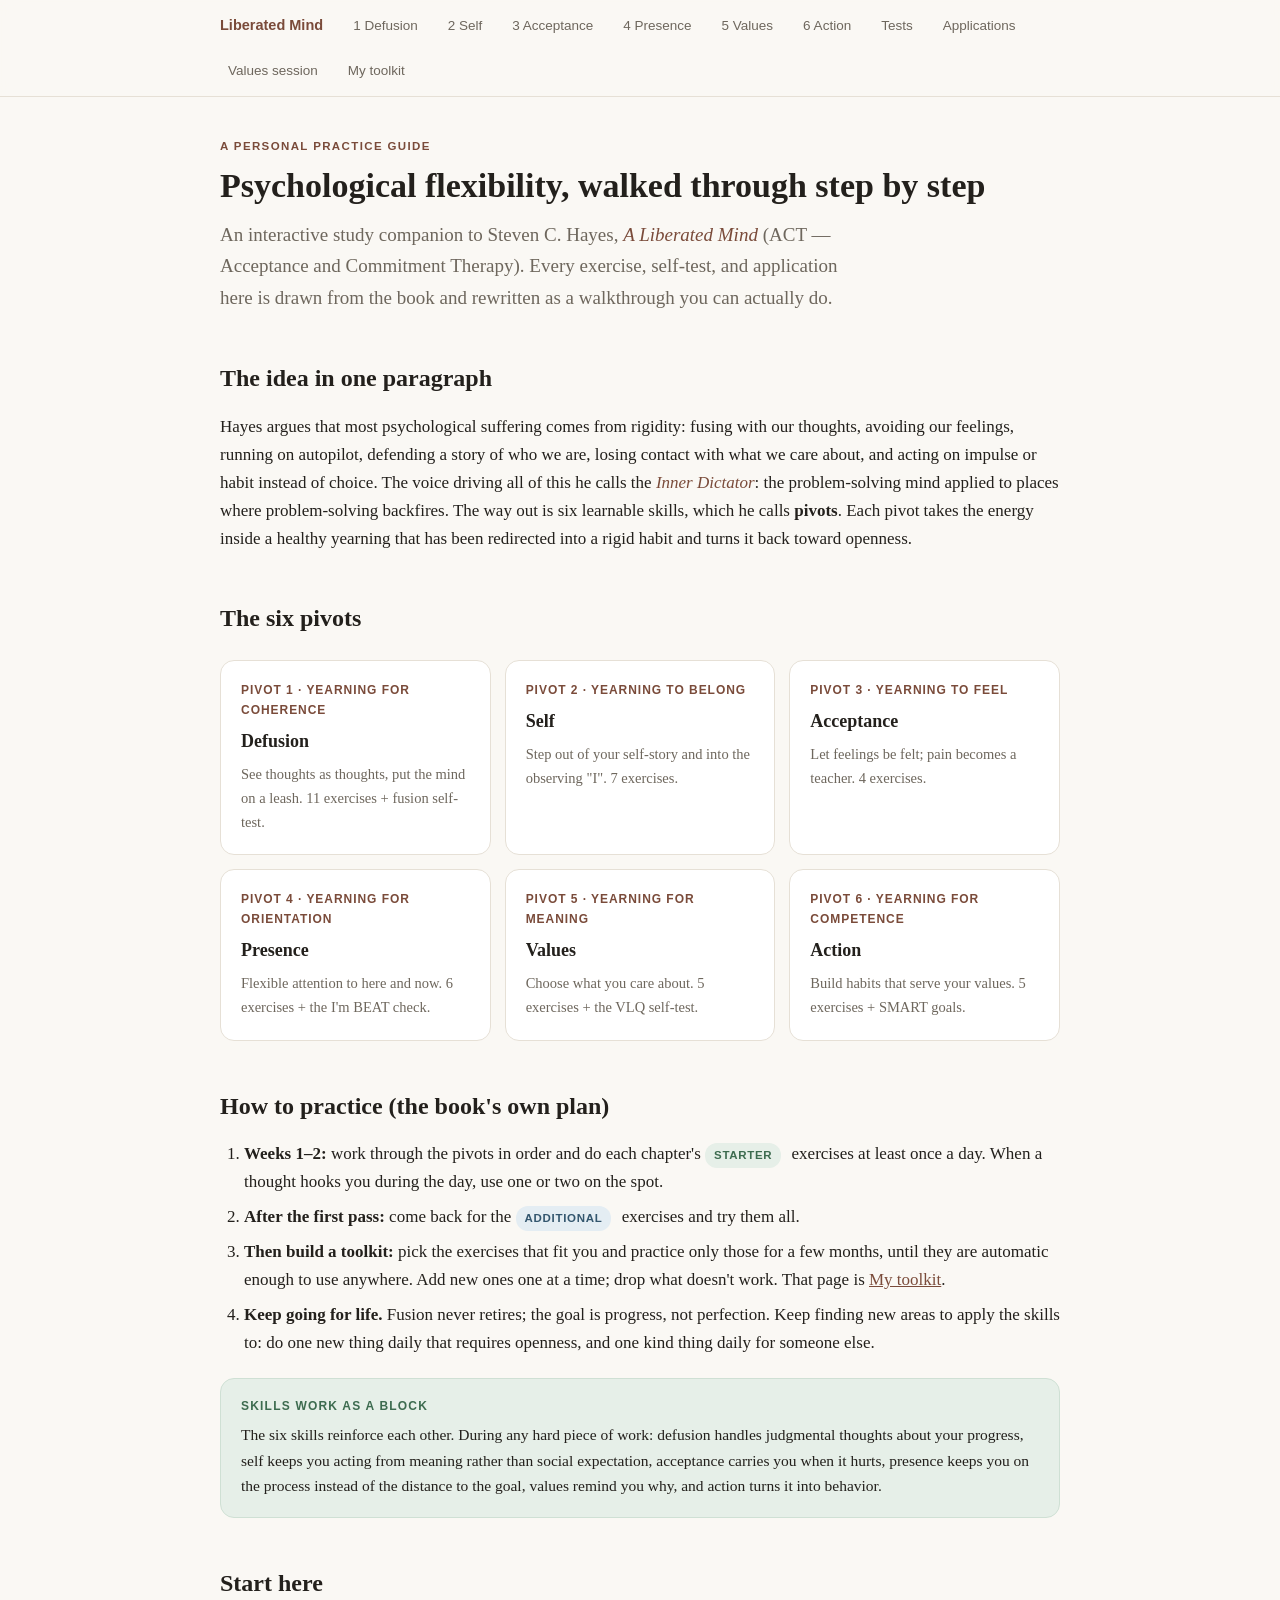
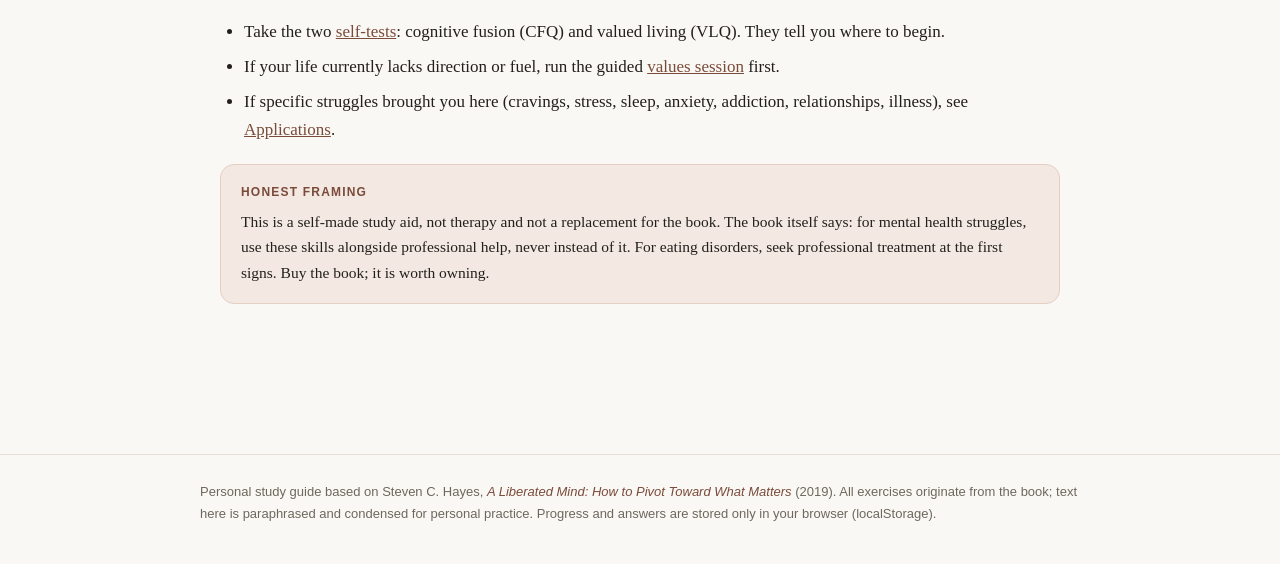
==== index.html @ e9985395 "ACT practice guide: six pivots, self-tests, applications, guided values session Co-Authored-By: Clau" ====
<!DOCTYPE html>
<html lang="en">
<head>
<meta charset="utf-8">
<meta name="viewport" content="width=device-width, initial-scale=1">
<title>A Liberated Mind — practice guide</title>
<link rel="stylesheet" href="css/style.css">
<link rel="icon" href="data:image/svg+xml,<svg xmlns='http://www.w3.org/2000/svg' viewBox='0 0 100 100'><text y='.9em' font-size='90'>🧭</text></svg>">
</head>
<body>
<nav><div class="nav-inner">
  <a class="brand" href="index.html">Liberated Mind</a>
  <a href="defusion.html">1 Defusion</a>
  <a href="self.html">2 Self</a>
  <a href="acceptance.html">3 Acceptance</a>
  <a href="presence.html">4 Presence</a>
  <a href="values.html">5 Values</a>
  <a href="action.html">6 Action</a>
  <a href="tests.html">Tests</a>
  <a href="life.html">Applications</a>
  <a href="notebook.html">Values session</a>
  <a href="toolkit.html">My toolkit</a>
</div></nav>
<main>
<header class="page">
  <div class="kicker">A personal practice guide</div>
  <h1>Psychological flexibility, walked through step by step</h1>
  <p class="lede">An interactive study companion to Steven C. Hayes, <em>A Liberated Mind</em> (ACT — Acceptance and Commitment Therapy). Every exercise, self-test, and application here is drawn from the book and rewritten as a walkthrough you can actually do.</p>
</header>

<h2>The idea in one paragraph</h2>
<p>Hayes argues that most psychological suffering comes from rigidity: fusing with our thoughts, avoiding our feelings, running on autopilot, defending a story of who we are, losing contact with what we care about, and acting on impulse or habit instead of choice. The voice driving all of this he calls the <em>Inner Dictator</em>: the problem-solving mind applied to places where problem-solving backfires. The way out is six learnable skills, which he calls <strong>pivots</strong>. Each pivot takes the energy inside a healthy yearning that has been redirected into a rigid habit and turns it back toward openness.</p>

<h2>The six pivots</h2>
<div class="grid">
  <a class="card" href="defusion.html"><div class="num">Pivot 1 · yearning for coherence</div><h3>Defusion</h3><p>See thoughts as thoughts, put the mind on a leash. 11 exercises + fusion self-test.</p></a>
  <a class="card" href="self.html"><div class="num">Pivot 2 · yearning to belong</div><h3>Self</h3><p>Step out of your self-story and into the observing "I". 7 exercises.</p></a>
  <a class="card" href="acceptance.html"><div class="num">Pivot 3 · yearning to feel</div><h3>Acceptance</h3><p>Let feelings be felt; pain becomes a teacher. 4 exercises.</p></a>
  <a class="card" href="presence.html"><div class="num">Pivot 4 · yearning for orientation</div><h3>Presence</h3><p>Flexible attention to here and now. 6 exercises + the I'm BEAT check.</p></a>
  <a class="card" href="values.html"><div class="num">Pivot 5 · yearning for meaning</div><h3>Values</h3><p>Choose what you care about. 5 exercises + the VLQ self-test.</p></a>
  <a class="card" href="action.html"><div class="num">Pivot 6 · yearning for competence</div><h3>Action</h3><p>Build habits that serve your values. 5 exercises + SMART goals.</p></a>
</div>

<h2>How to practice (the book's own plan)</h2>
<ol>
  <li><strong>Weeks 1–2:</strong> work through the pivots in order and do each chapter's <span class="tag starter">starter</span> exercises at least once a day. When a thought hooks you during the day, use one or two on the spot.</li>
  <li><strong>After the first pass:</strong> come back for the <span class="tag extra">additional</span> exercises and try them all.</li>
  <li><strong>Then build a toolkit:</strong> pick the exercises that fit you and practice only those for a few months, until they are automatic enough to use anywhere. Add new ones one at a time; drop what doesn't work. That page is <a href="toolkit.html">My toolkit</a>.</li>
  <li><strong>Keep going for life.</strong> Fusion never retires; the goal is progress, not perfection. Keep finding new areas to apply the skills to: do one new thing daily that requires openness, and one kind thing daily for someone else.</li>
</ol>

<div class="callout tip"><span class="label">Skills work as a block</span>
The six skills reinforce each other. During any hard piece of work: defusion handles judgmental thoughts about your progress, self keeps you acting from meaning rather than social expectation, acceptance carries you when it hurts, presence keeps you on the process instead of the distance to the goal, values remind you why, and action turns it into behavior.</div>

<h2>Start here</h2>
<ul>
  <li>Take the two <a href="tests.html">self-tests</a>: cognitive fusion (CFQ) and valued living (VLQ). They tell you where to begin.</li>
  <li>If your life currently lacks direction or fuel, run the guided <a href="notebook.html">values session</a> first.</li>
  <li>If specific struggles brought you here (cravings, stress, sleep, anxiety, addiction, relationships, illness), see <a href="life.html">Applications</a>.</li>
</ul>

<div class="callout warn"><span class="label">Honest framing</span>
This is a self-made study aid, not therapy and not a replacement for the book. The book itself says: for mental health struggles, use these skills alongside professional help, never instead of it. For eating disorders, seek professional treatment at the first signs. Buy the book; it is worth owning.</div>
</main>
<footer><div class="inner">Personal study guide based on Steven C. Hayes, <em>A Liberated Mind: How to Pivot Toward What Matters</em> (2019). All exercises originate from the book; text here is paraphrased and condensed for personal practice. Progress and answers are stored only in your browser (localStorage).</div></footer>
<script src="js/app.js"></script>
</body>
</html>
---- css/style.css ----
:root {
  --bg: #faf8f4;
  --card: #ffffff;
  --ink: #23201c;
  --muted: #6e675d;
  --line: #e6e0d6;
  --accent: #7a4b3a;
  --accent-soft: #f3e8e2;
  --green: #3d6b4f;
  --green-soft: #e6efe8;
  --gold: #b98a2e;
  --gold-soft: #f7efdc;
  --blue: #33566e;
  --blue-soft: #e4edf3;
  --radius: 14px;
  --maxw: 880px;
}
* { box-sizing: border-box; margin: 0; padding: 0; }
html { scroll-behavior: smooth; }
body {
  font-family: Georgia, 'Times New Roman', serif;
  background: var(--bg);
  color: var(--ink);
  line-height: 1.65;
  font-size: 17px;
}
.sans, nav, button, .chip, .tag, .meta, input, textarea, select, .score-box, .toolkit-note, footer {
  font-family: -apple-system, BlinkMacSystemFont, 'Segoe UI', Helvetica, Arial, sans-serif;
}

/* Nav */
nav {
  position: sticky; top: 0; z-index: 50;
  background: rgba(250,248,244,.92); backdrop-filter: blur(8px);
  border-bottom: 1px solid var(--line);
}
.nav-inner {
  max-width: var(--maxw); margin: 0 auto; padding: 10px 20px;
  display: flex; align-items: center; gap: 14px; flex-wrap: wrap;
}
.nav-inner a {
  color: var(--muted); text-decoration: none; font-size: 13.5px;
  padding: 4px 8px; border-radius: 8px;
}
.nav-inner a:hover { color: var(--ink); background: var(--accent-soft); }
.nav-inner a.brand { color: var(--accent); font-weight: 700; font-size: 14.5px; padding-left: 0; }
.nav-inner a.active { color: var(--ink); background: var(--accent-soft); }

/* Layout */
main { max-width: var(--maxw); margin: 0 auto; padding: 40px 20px 90px; }
header.page { margin-bottom: 34px; }
.kicker {
  font-family: -apple-system, BlinkMacSystemFont, sans-serif;
  text-transform: uppercase; letter-spacing: .12em; font-size: 11.5px;
  color: var(--accent); font-weight: 700; margin-bottom: 10px;
}
h1 { font-size: 34px; line-height: 1.2; font-weight: 700; margin-bottom: 12px; }
.lede { font-size: 19px; color: var(--muted); max-width: 640px; }
h2 { font-size: 24px; margin: 46px 0 14px; }
h3 { font-size: 18.5px; margin: 28px 0 10px; }
p { margin-bottom: 14px; }
ul, ol { margin: 0 0 16px 24px; }
li { margin-bottom: 7px; }
em { color: var(--accent); font-style: italic; }
a { color: var(--accent); }
hr { border: none; border-top: 1px solid var(--line); margin: 34px 0; }

/* Cards and grids */
.grid { display: grid; gap: 14px; grid-template-columns: repeat(auto-fill, minmax(250px, 1fr)); margin: 22px 0; }
.card {
  background: var(--card); border: 1px solid var(--line); border-radius: var(--radius);
  padding: 20px; text-decoration: none; color: var(--ink); display: block;
  transition: transform .12s ease, box-shadow .12s ease;
}
a.card:hover { transform: translateY(-2px); box-shadow: 0 6px 18px rgba(35,32,28,.07); }
.card .num {
  font-family: -apple-system, sans-serif; font-size: 12px; font-weight: 700;
  color: var(--accent); letter-spacing: .08em; text-transform: uppercase;
}
.card h3 { margin: 6px 0 6px; font-size: 18px; }
.card p { color: var(--muted); font-size: 14.5px; margin: 0; }

.callout {
  border-radius: var(--radius); padding: 18px 20px; margin: 20px 0;
  border: 1px solid var(--line); background: var(--card); font-size: 15.5px;
}
.callout.when { background: var(--gold-soft); border-color: #e8d9b5; }
.callout.warn { background: var(--accent-soft); border-color: #e5cfc4; }
.callout.tip  { background: var(--green-soft); border-color: #cfe0d4; }
.callout .label {
  font-family: -apple-system, sans-serif; font-weight: 700; font-size: 12px;
  text-transform: uppercase; letter-spacing: .1em; display: block; margin-bottom: 6px;
}
.callout.when .label { color: var(--gold); }
.callout.warn .label { color: var(--accent); }
.callout.tip .label { color: var(--green); }

/* Exercises (accordion) */
.exercise {
  background: var(--card); border: 1px solid var(--line); border-radius: var(--radius);
  margin: 14px 0; overflow: hidden;
}
.exercise > button {
  width: 100%; text-align: left; padding: 16px 20px; background: none; border: none;
  cursor: pointer; display: flex; align-items: center; gap: 12px; font-size: 16px;
}
.exercise > button:hover { background: #fcfaf6; }
.exercise .ex-num {
  flex: none; width: 30px; height: 30px; border-radius: 50%;
  background: var(--accent-soft); color: var(--accent); font-weight: 700; font-size: 13.5px;
  display: flex; align-items: center; justify-content: center;
}
.exercise .ex-title { font-weight: 600; flex: 1; }
.exercise .ex-ru { color: var(--muted); font-size: 13px; font-weight: 400; display: block; }
.exercise .chev { color: var(--muted); transition: transform .18s; font-size: 13px; }
.exercise.open .chev { transform: rotate(90deg); }
.exercise .ex-body { display: none; padding: 4px 22px 20px 62px; font-size: 15.5px; }
.exercise.open .ex-body { display: block; }
.ex-body .steps { margin-left: 20px; }
.ex-body .steps li { margin-bottom: 9px; }
.ex-when {
  font-family: -apple-system, sans-serif; font-size: 13px; color: var(--gold);
  font-weight: 600; margin-bottom: 10px;
}
.ex-actions { margin-top: 14px; display: flex; gap: 10px; flex-wrap: wrap; align-items: center; }
.btn-toolkit {
  border: 1px solid var(--line); background: var(--bg); border-radius: 20px;
  padding: 6px 14px; font-size: 13px; cursor: pointer; color: var(--muted);
}
.btn-toolkit.in { background: var(--green-soft); color: var(--green); border-color: #cfe0d4; font-weight: 600; }
.done-check { font-size: 13px; color: var(--muted); display: flex; align-items: center; gap: 6px; cursor: pointer; }

.tag {
  display: inline-block; font-size: 11.5px; font-weight: 700; letter-spacing: .06em;
  text-transform: uppercase; padding: 3px 9px; border-radius: 12px; margin-right: 6px;
}
.tag.starter { background: var(--green-soft); color: var(--green); }
.tag.extra { background: var(--blue-soft); color: var(--blue); }

/* Tests */
.q-block { background: var(--card); border: 1px solid var(--line); border-radius: var(--radius); padding: 18px 20px; margin: 12px 0; }
.q-block .q-text { font-size: 15.5px; margin-bottom: 10px; }
.scale { display: flex; gap: 6px; flex-wrap: wrap; }
.scale label {
  flex: 1; min-width: 34px; text-align: center; padding: 7px 0; border: 1px solid var(--line);
  border-radius: 8px; cursor: pointer; font-size: 14px; background: var(--bg); user-select: none;
}
.scale input { display: none; }
.scale input:checked + span, .scale label.sel { background: var(--accent); color: #fff; border-color: var(--accent); display: block; border-radius: 8px; margin: -8px; padding: 7px 0; }
.scale label.sel { margin: 0; }
.score-box {
  background: var(--card); border: 2px solid var(--accent); border-radius: var(--radius);
  padding: 20px 22px; margin: 22px 0; font-size: 15.5px;
}
.score-box .big { font-size: 34px; font-weight: 800; color: var(--accent); }
table.vlq { width: 100%; border-collapse: collapse; margin: 18px 0; font-size: 14.5px; font-family: -apple-system, sans-serif; }
table.vlq th, table.vlq td { padding: 9px 8px; border-bottom: 1px solid var(--line); text-align: left; }
table.vlq input[type=number] { width: 58px; padding: 6px; border: 1px solid var(--line); border-radius: 8px; font-size: 14.5px; text-align: center; background: var(--bg); }
table.vlq td.prod { font-weight: 700; text-align: center; }
tr.flag td { background: var(--gold-soft); }

/* Notebook */
.nb-step { background: var(--card); border: 1px solid var(--line); border-radius: var(--radius); padding: 22px; margin: 16px 0; }
.nb-step h3 { margin-top: 0; }
textarea {
  width: 100%; min-height: 110px; border: 1px solid var(--line); border-radius: 10px;
  padding: 12px; font-size: 15px; background: #fffdf9; resize: vertical; line-height: 1.5;
}
.timer { display: flex; align-items: center; gap: 12px; margin: 10px 0; }
.timer button { border: 1px solid var(--line); background: var(--card); border-radius: 20px; padding: 7px 16px; font-size: 14px; cursor: pointer; }
.timer .t-display { font-size: 22px; font-weight: 700; font-variant-numeric: tabular-nums; }

footer {
  border-top: 1px solid var(--line); margin-top: 40px; padding: 26px 20px 40px;
  color: var(--muted); font-size: 13px;
}
footer .inner { max-width: var(--maxw); margin: 0 auto; }

@media (max-width: 640px) {
  h1 { font-size: 27px; }
  .exercise .ex-body { padding-left: 22px; }
  body { font-size: 16px; }
}
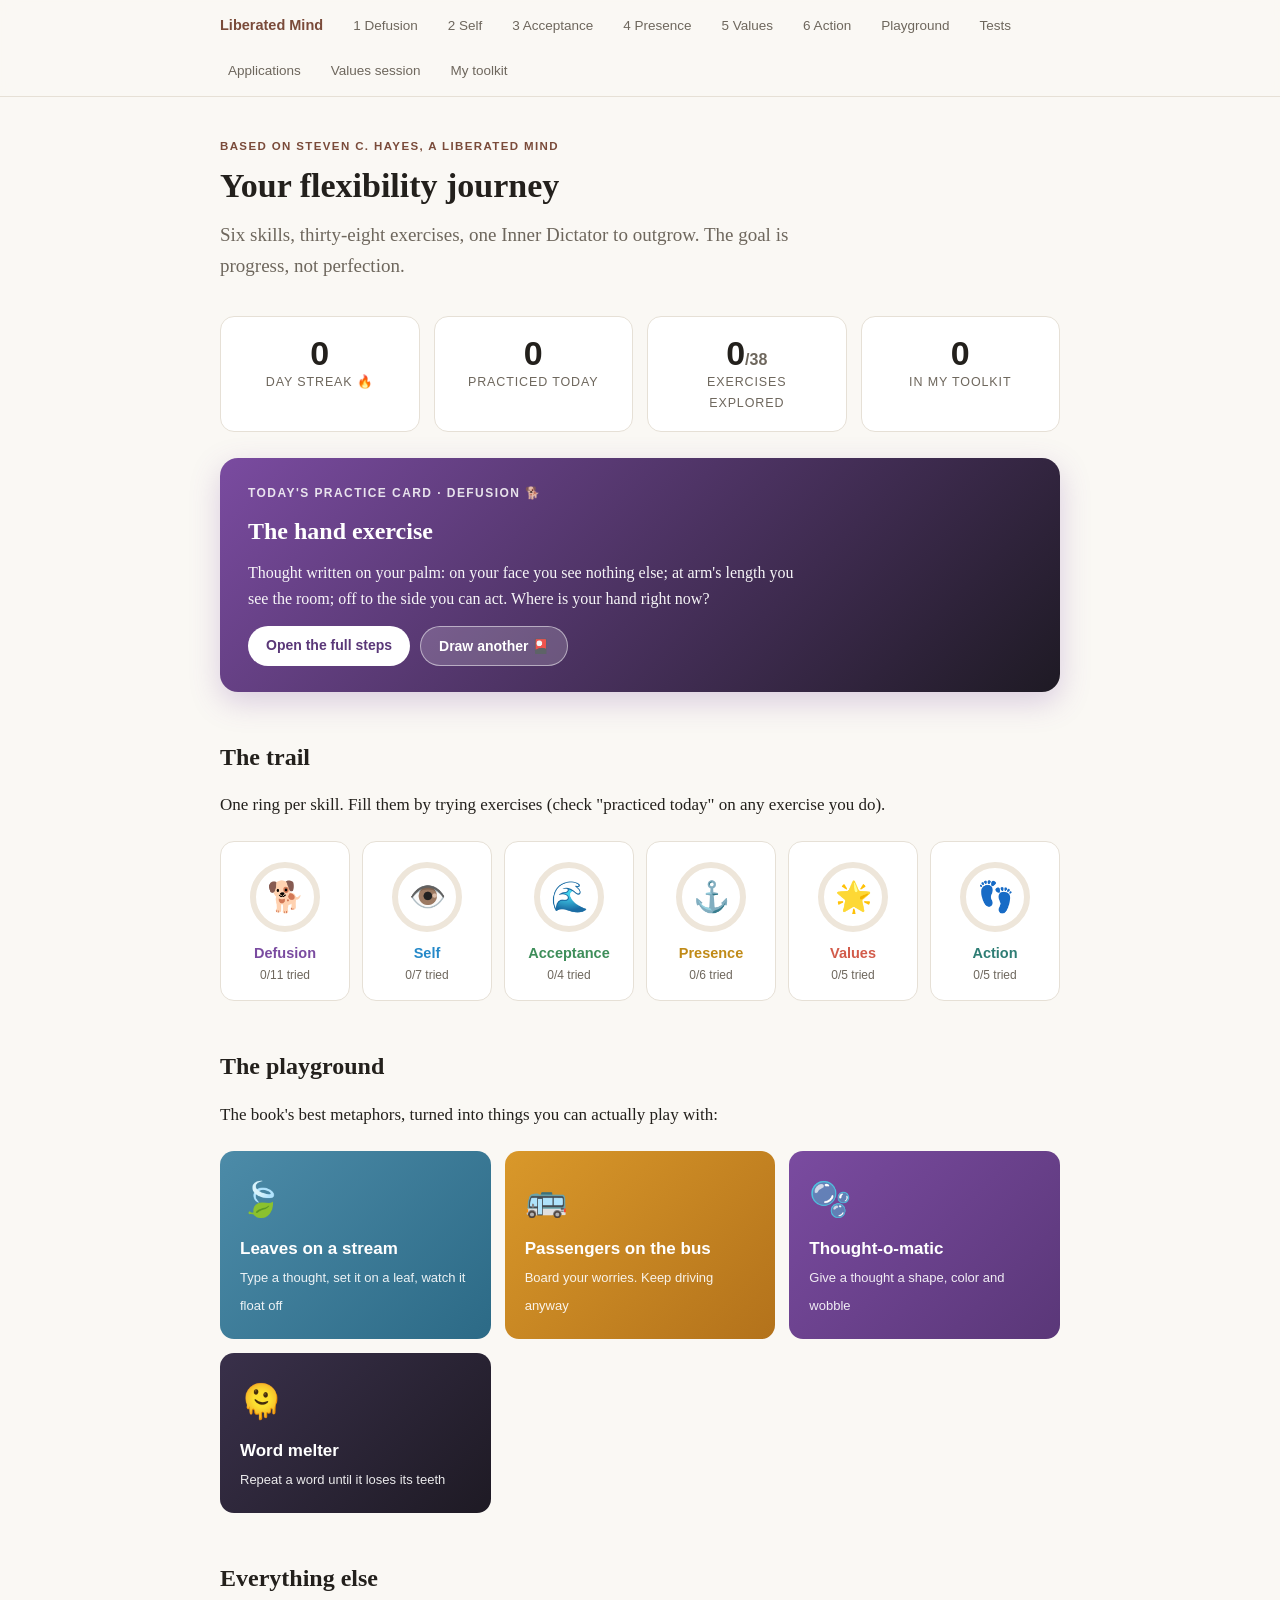
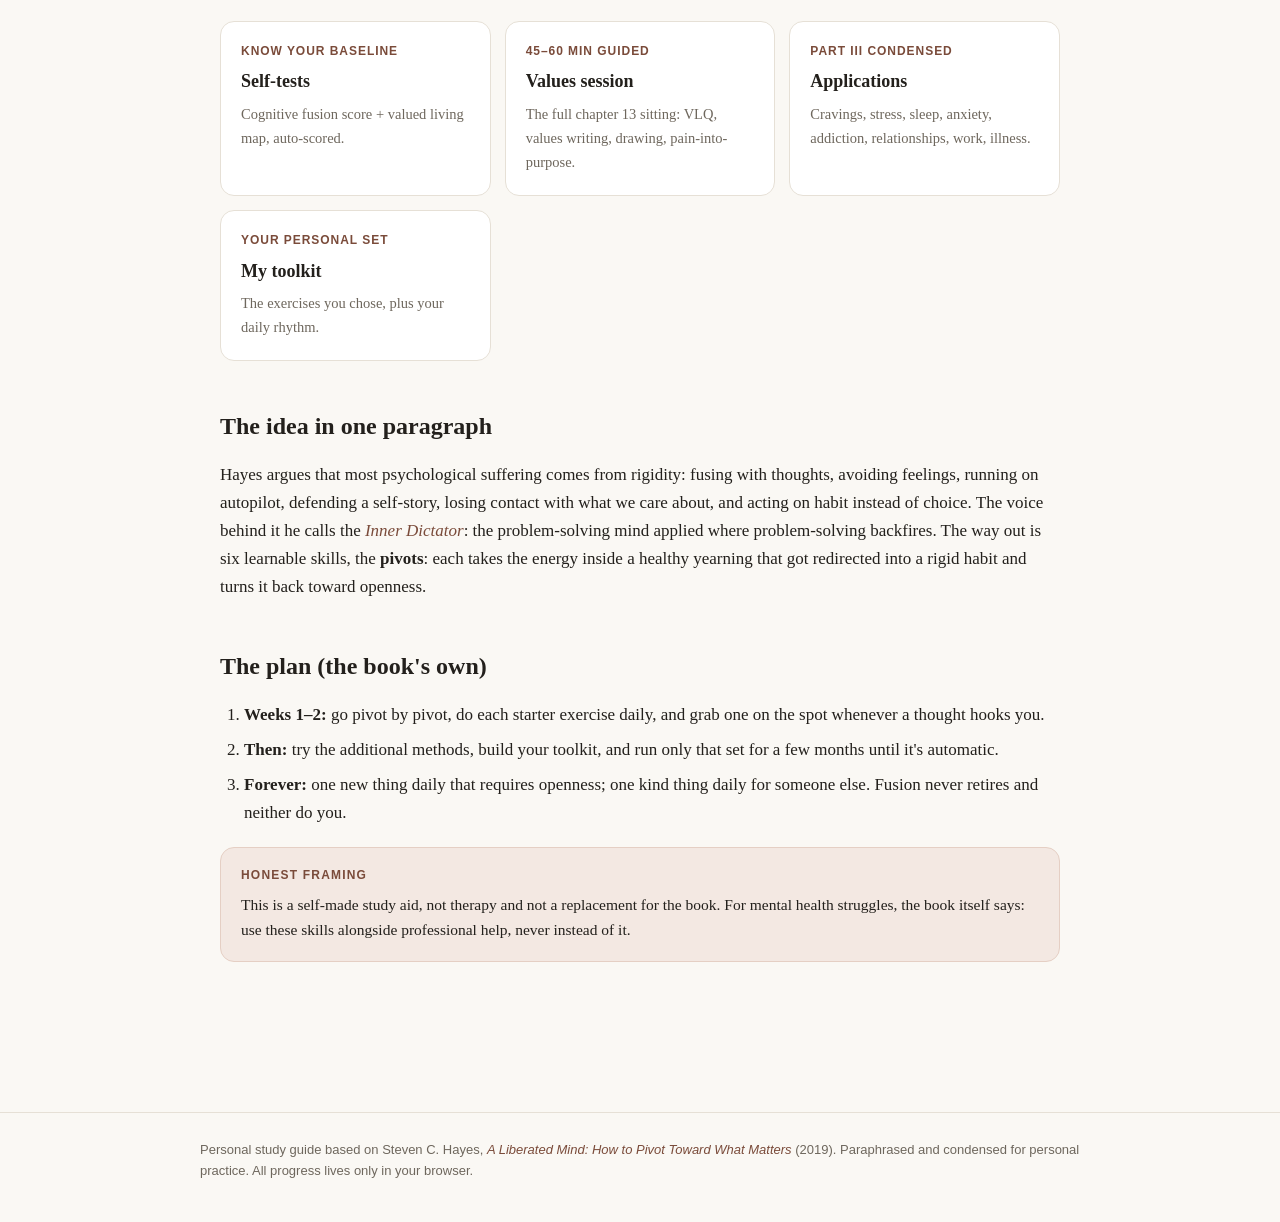
==== commit de15d925: "Fun layer: journey dashboard, streaks, daily card, playground toys Co-Authored-By: Claude Fable 5 <n" ====
--- a/index.html
+++ b/index.html
@@ -3,7 +3,7 @@
 <head>
 <meta charset="utf-8">
 <meta name="viewport" content="width=device-width, initial-scale=1">
-<title>A Liberated Mind — practice guide</title>
+<title>A Liberated Mind — practice</title>
 <link rel="stylesheet" href="css/style.css">
 <link rel="icon" href="data:image/svg+xml,<svg xmlns='http://www.w3.org/2000/svg' viewBox='0 0 100 100'><text y='.9em' font-size='90'>🧭</text></svg>">
 </head>
@@ -16,6 +16,7 @@
   <a href="presence.html">4 Presence</a>
   <a href="values.html">5 Values</a>
   <a href="action.html">6 Action</a>
+  <a href="play.html">Playground</a>
   <a href="tests.html">Tests</a>
   <a href="life.html">Applications</a>
   <a href="notebook.html">Values session</a>
@@ -23,46 +24,109 @@
 </div></nav>
 <main>
 <header class="page">
-  <div class="kicker">A personal practice guide</div>
-  <h1>Psychological flexibility, walked through step by step</h1>
-  <p class="lede">An interactive study companion to Steven C. Hayes, <em>A Liberated Mind</em> (ACT — Acceptance and Commitment Therapy). Every exercise, self-test, and application here is drawn from the book and rewritten as a walkthrough you can actually do.</p>
+  <div class="kicker">Based on Steven C. Hayes, A Liberated Mind</div>
+  <h1>Your flexibility journey</h1>
+  <p class="lede">Six skills, thirty-eight exercises, one Inner Dictator to outgrow. The goal is progress, not perfection.</p>
 </header>
 
-<h2>The idea in one paragraph</h2>
-<p>Hayes argues that most psychological suffering comes from rigidity: fusing with our thoughts, avoiding our feelings, running on autopilot, defending a story of who we are, losing contact with what we care about, and acting on impulse or habit instead of choice. The voice driving all of this he calls the <em>Inner Dictator</em>: the problem-solving mind applied to places where problem-solving backfires. The way out is six learnable skills, which he calls <strong>pivots</strong>. Each pivot takes the energy inside a healthy yearning that has been redirected into a rigid habit and turns it back toward openness.</p>
-
-<h2>The six pivots</h2>
-<div class="grid">
-  <a class="card" href="defusion.html"><div class="num">Pivot 1 · yearning for coherence</div><h3>Defusion</h3><p>See thoughts as thoughts, put the mind on a leash. 11 exercises + fusion self-test.</p></a>
-  <a class="card" href="self.html"><div class="num">Pivot 2 · yearning to belong</div><h3>Self</h3><p>Step out of your self-story and into the observing "I". 7 exercises.</p></a>
-  <a class="card" href="acceptance.html"><div class="num">Pivot 3 · yearning to feel</div><h3>Acceptance</h3><p>Let feelings be felt; pain becomes a teacher. 4 exercises.</p></a>
-  <a class="card" href="presence.html"><div class="num">Pivot 4 · yearning for orientation</div><h3>Presence</h3><p>Flexible attention to here and now. 6 exercises + the I'm BEAT check.</p></a>
-  <a class="card" href="values.html"><div class="num">Pivot 5 · yearning for meaning</div><h3>Values</h3><p>Choose what you care about. 5 exercises + the VLQ self-test.</p></a>
-  <a class="card" href="action.html"><div class="num">Pivot 6 · yearning for competence</div><h3>Action</h3><p>Build habits that serve your values. 5 exercises + SMART goals.</p></a>
+<div class="hero-stats">
+  <div class="stat"><div class="n" id="st-streak">0</div><div class="l">day streak 🔥</div></div>
+  <div class="stat"><div class="n" id="st-today">0</div><div class="l">practiced today</div></div>
+  <div class="stat"><div class="n" id="st-tried">0<span style="font-size:16px;color:var(--muted)">/38</span></div><div class="l">exercises explored</div></div>
+  <div class="stat"><div class="n" id="st-kit">0</div><div class="l">in my toolkit</div></div>
 </div>
 
-<h2>How to practice (the book's own plan)</h2>
+<div class="daily-card" id="daily-card">
+  <div class="dc-label" id="dc-label">Today's practice card</div>
+  <h3 id="dc-name">...</h3>
+  <p id="dc-gist">...</p>
+  <div class="dc-actions">
+    <a id="dc-link" href="#">Open the full steps</a>
+    <button id="dc-shuffle">Draw another 🎴</button>
+  </div>
+</div>
+
+<h2>The trail</h2>
+<p>One ring per skill. Fill them by trying exercises (check "practiced today" on any exercise you do).</p>
+<div class="trail" id="trail"></div>
+
+<h2>The playground</h2>
+<p>The book's best metaphors, turned into things you can actually play with:</p>
+<div class="toys">
+  <a href="play.html#stream" style="background:linear-gradient(135deg,#4c8ba8,#2c6a86)"><span class="toy-emoji">🍃</span><span class="toy-name">Leaves on a stream</span><span class="toy-sub">Type a thought, set it on a leaf, watch it float off</span></a>
+  <a href="play.html#bus" style="background:linear-gradient(135deg,#d9982a,#b3721b)"><span class="toy-emoji">🚌</span><span class="toy-name">Passengers on the bus</span><span class="toy-sub">Board your worries. Keep driving anyway</span></a>
+  <a href="play.html#object" style="background:linear-gradient(135deg,#7A4BA0,#5a3778)"><span class="toy-emoji">🫧</span><span class="toy-name">Thought-o-matic</span><span class="toy-sub">Give a thought a shape, color and wobble</span></a>
+  <a href="play.html#melt" style="background:linear-gradient(135deg,#39304a,#1e1a24)"><span class="toy-emoji">🫠</span><span class="toy-name">Word melter</span><span class="toy-sub">Repeat a word until it loses its teeth</span></a>
+</div>
+
+<h2>Everything else</h2>
+<div class="grid">
+  <a class="card" href="tests.html"><div class="num">Know your baseline</div><h3>Self-tests</h3><p>Cognitive fusion score + valued living map, auto-scored.</p></a>
+  <a class="card" href="notebook.html"><div class="num">45–60 min guided</div><h3>Values session</h3><p>The full chapter 13 sitting: VLQ, values writing, drawing, pain-into-purpose.</p></a>
+  <a class="card" href="life.html"><div class="num">Part III condensed</div><h3>Applications</h3><p>Cravings, stress, sleep, anxiety, addiction, relationships, work, illness.</p></a>
+  <a class="card" href="toolkit.html"><div class="num">Your personal set</div><h3>My toolkit</h3><p>The exercises you chose, plus your daily rhythm.</p></a>
+</div>
+
+<h2>The idea in one paragraph</h2>
+<p>Hayes argues that most psychological suffering comes from rigidity: fusing with thoughts, avoiding feelings, running on autopilot, defending a self-story, losing contact with what we care about, and acting on habit instead of choice. The voice behind it he calls the <em>Inner Dictator</em>: the problem-solving mind applied where problem-solving backfires. The way out is six learnable skills, the <strong>pivots</strong>: each takes the energy inside a healthy yearning that got redirected into a rigid habit and turns it back toward openness.</p>
+
+<h2>The plan (the book's own)</h2>
 <ol>
-  <li><strong>Weeks 1–2:</strong> work through the pivots in order and do each chapter's <span class="tag starter">starter</span> exercises at least once a day. When a thought hooks you during the day, use one or two on the spot.</li>
-  <li><strong>After the first pass:</strong> come back for the <span class="tag extra">additional</span> exercises and try them all.</li>
-  <li><strong>Then build a toolkit:</strong> pick the exercises that fit you and practice only those for a few months, until they are automatic enough to use anywhere. Add new ones one at a time; drop what doesn't work. That page is <a href="toolkit.html">My toolkit</a>.</li>
-  <li><strong>Keep going for life.</strong> Fusion never retires; the goal is progress, not perfection. Keep finding new areas to apply the skills to: do one new thing daily that requires openness, and one kind thing daily for someone else.</li>
+  <li><strong>Weeks 1–2:</strong> go pivot by pivot, do each starter exercise daily, and grab one on the spot whenever a thought hooks you.</li>
+  <li><strong>Then:</strong> try the additional methods, build your toolkit, and run only that set for a few months until it's automatic.</li>
+  <li><strong>Forever:</strong> one new thing daily that requires openness; one kind thing daily for someone else. Fusion never retires and neither do you.</li>
 </ol>
 
-<div class="callout tip"><span class="label">Skills work as a block</span>
-The six skills reinforce each other. During any hard piece of work: defusion handles judgmental thoughts about your progress, self keeps you acting from meaning rather than social expectation, acceptance carries you when it hurts, presence keeps you on the process instead of the distance to the goal, values remind you why, and action turns it into behavior.</div>
+<div class="callout warn"><span class="label">Honest framing</span>
+This is a self-made study aid, not therapy and not a replacement for the book. For mental health struggles, the book itself says: use these skills alongside professional help, never instead of it.</div>
+</main>
+<footer><div class="inner">Personal study guide based on Steven C. Hayes, <em>A Liberated Mind: How to Pivot Toward What Matters</em> (2019). Paraphrased and condensed for personal practice. All progress lives only in your browser.</div></footer>
+<script src="js/app.js"></script>
+<script src="js/data.js"></script>
+<script>
+/* Stats */
+document.getElementById('st-streak').textContent = currentStreak();
+document.getElementById('st-today').textContent = LS.get('done-' + new Date().toISOString().slice(0,10), []).length;
+const tried = LS.get('tried', []);
+document.getElementById('st-tried').firstChild.textContent = tried.length;
+document.getElementById('st-kit').textContent = LS.get('toolkit', []).length;
 
-<h2>Start here</h2>
-<ul>
-  <li>Take the two <a href="tests.html">self-tests</a>: cognitive fusion (CFQ) and valued living (VLQ). They tell you where to begin.</li>
-  <li>If your life currently lacks direction or fuel, run the guided <a href="notebook.html">values session</a> first.</li>
-  <li>If specific struggles brought you here (cravings, stress, sleep, anxiety, addiction, relationships, illness), see <a href="life.html">Applications</a>.</li>
-</ul>
+/* Trail rings */
+const trail = document.getElementById('trail');
+Object.entries(PIVOTS).forEach(([key, p]) => {
+  const n = EXERCISES.filter(e => e.pivot === key && tried.includes(e.id)).length;
+  const pct = Math.round(n / p.total * 100);
+  const C = 2 * Math.PI * 32;
+  trail.insertAdjacentHTML('beforeend', `
+    <a href="${p.href}">
+      <div class="ring">
+        <svg width="74" height="74"><circle cx="37" cy="37" r="32" fill="none" stroke="#eee6da" stroke-width="6"/>
+        <circle cx="37" cy="37" r="32" fill="none" stroke="${p.color}" stroke-width="6" stroke-linecap="round"
+          stroke-dasharray="${C}" stroke-dashoffset="${C * (1 - pct / 100)}"/></svg>
+        <div class="emo">${p.emoji}</div>
+      </div>
+      <div class="t-name" style="color:${p.color}">${p.name}</div>
+      <div class="t-pct">${n}/${p.total} tried</div>
+    </a>`);
+});
 
-<div class="callout warn"><span class="label">Honest framing</span>
-This is a self-made study aid, not therapy and not a replacement for the book. The book itself says: for mental health struggles, use these skills alongside professional help, never instead of it. For eating disorders, seek professional treatment at the first signs. Buy the book; it is worth owning.</div>
-</main>
-<footer><div class="inner">Personal study guide based on Steven C. Hayes, <em>A Liberated Mind: How to Pivot Toward What Matters</em> (2019). All exercises originate from the book; text here is paraphrased and condensed for personal practice. Progress and answers are stored only in your browser (localStorage).</div></footer>
-<script src="js/app.js"></script>
+/* Daily card: deterministic by date, shuffle for another */
+function showCard(ex, label) {
+  const p = PIVOTS[ex.pivot];
+  document.getElementById('dc-label').textContent = label + ' · ' + p.name + ' ' + p.emoji;
+  document.getElementById('dc-name').textContent = ex.name;
+  document.getElementById('dc-gist').textContent = ex.gist;
+  document.getElementById('dc-link').href = p.href;
+  document.getElementById('daily-card').style.background =
+    `linear-gradient(135deg, ${p.color}, #1e1a24)`;
+}
+const daySeed = Math.floor(new Date().getTime() / 86400000);
+showCard(EXERCISES[daySeed % EXERCISES.length], "Today's practice card");
+document.getElementById('dc-shuffle').addEventListener('click', () => {
+  const kit = LS.get('toolkit', []);
+  const pool = kit.length >= 3 ? EXERCISES.filter(e => kit.some(k => k.id === e.id)) : EXERCISES;
+  showCard(pool[Math.floor(Math.random() * pool.length)], 'Drawn from ' + (pool === EXERCISES ? 'the full deck' : 'your toolkit'));
+});
+</script>
 </body>
 </html>
--- a/css/style.css
+++ b/css/style.css
@@ -181,3 +181,143 @@
   .exercise .ex-body { padding-left: 22px; }
   body { font-size: 16px; }
 }
+
+/* ===== Fun layer ===== */
+.pivot-defusion   { --pv: #7A4BA0; --pv-soft: #f1e9f6; }
+.pivot-self       { --pv: #2589C9; --pv-soft: #e5f1f9; }
+.pivot-acceptance { --pv: #3E8E5A; --pv-soft: #e6f2ea; }
+.pivot-presence   { --pv: #C08A17; --pv-soft: #f9f0dc; }
+.pivot-values     { --pv: #D25B4A; --pv-soft: #f9e7e4; }
+.pivot-action     { --pv: #2E7D74; --pv-soft: #e3efed; }
+body[class*="pivot-"] .kicker { color: var(--pv); }
+body[class*="pivot-"] .exercise .ex-num { background: var(--pv-soft); color: var(--pv); }
+body[class*="pivot-"] h1 { color: var(--pv); }
+body[class*="pivot-"] header.page { border-left: 5px solid var(--pv); padding-left: 18px; }
+
+/* Dashboard */
+.hero-stats { display: flex; gap: 14px; flex-wrap: wrap; margin: 26px 0; }
+.stat {
+  flex: 1; min-width: 150px; background: var(--card); border: 1px solid var(--line);
+  border-radius: var(--radius); padding: 18px 20px; text-align: center;
+  font-family: -apple-system, sans-serif;
+}
+.stat .n { font-size: 34px; font-weight: 800; line-height: 1.1; }
+.stat .l { font-size: 12.5px; color: var(--muted); text-transform: uppercase; letter-spacing: .07em; }
+.trail { display: grid; grid-template-columns: repeat(auto-fit, minmax(120px, 1fr)); gap: 12px; margin: 22px 0; }
+.trail a {
+  text-decoration: none; text-align: center; background: var(--card);
+  border: 1px solid var(--line); border-radius: var(--radius); padding: 18px 8px 14px;
+  transition: transform .12s;
+}
+.trail a:hover { transform: translateY(-3px) rotate(-1deg); }
+.ring { position: relative; width: 74px; height: 74px; margin: 0 auto 8px; }
+.ring svg { transform: rotate(-90deg); }
+.ring .emo { position: absolute; inset: 0; display: flex; align-items: center; justify-content: center; font-size: 30px; }
+.trail .t-name { font-weight: 700; font-size: 14.5px; color: var(--ink); font-family: -apple-system, sans-serif; }
+.trail .t-pct { font-size: 12px; color: var(--muted); font-family: -apple-system, sans-serif; }
+
+.daily-card {
+  border-radius: 18px; padding: 26px 28px; margin: 26px 0; color: #fff;
+  background: linear-gradient(135deg, #7A4BA0, #2589C9);
+  box-shadow: 0 10px 30px rgba(122,75,160,.25); position: relative; overflow: hidden;
+}
+.daily-card .dc-label { font-family: -apple-system, sans-serif; font-size: 12px; font-weight: 700; letter-spacing: .12em; text-transform: uppercase; opacity: .85; }
+.daily-card h3 { font-size: 24px; margin: 8px 0 8px; color: #fff; }
+.daily-card p { font-size: 16px; opacity: .95; max-width: 560px; }
+.daily-card .dc-actions { margin-top: 14px; display: flex; gap: 10px; flex-wrap: wrap; }
+.daily-card .dc-actions a, .daily-card .dc-actions button {
+  font-family: -apple-system, sans-serif; font-size: 14px; font-weight: 600; cursor: pointer;
+  border-radius: 20px; padding: 8px 18px; border: none; text-decoration: none;
+}
+.daily-card .dc-actions a { background: #fff; color: #5a3778; }
+.daily-card .dc-actions button { background: rgba(255,255,255,.18); color: #fff; border: 1px solid rgba(255,255,255,.5); }
+.toys { display: grid; grid-template-columns: repeat(auto-fit, minmax(200px, 1fr)); gap: 14px; margin: 22px 0; }
+.toys a {
+  border-radius: var(--radius); padding: 20px; text-decoration: none; color: #fff;
+  font-family: -apple-system, sans-serif; transition: transform .12s;
+}
+.toys a:hover { transform: translateY(-3px) rotate(1deg); }
+.toys .toy-emoji { font-size: 34px; display: block; margin-bottom: 8px; }
+.toys .toy-name { font-weight: 800; font-size: 17px; display: block; }
+.toys .toy-sub { font-size: 13px; opacity: .9; }
+
+/* Confetti */
+.confetto { position: fixed; width: 9px; height: 14px; z-index: 999; pointer-events: none; border-radius: 2px; }
+@keyframes confall { to { transform: translateY(110vh) rotate(720deg); opacity: .1; } }
+
+/* ===== Playground toys ===== */
+.toy-panel { background: var(--card); border: 1px solid var(--line); border-radius: 18px; padding: 24px; margin: 26px 0; }
+.toy-panel h2 { margin-top: 0; }
+.toy-input { display: flex; gap: 10px; margin: 14px 0; flex-wrap: wrap; }
+.toy-input input[type=text] {
+  flex: 1; min-width: 200px; padding: 12px 16px; border: 2px solid var(--line);
+  border-radius: 24px; font-size: 16px; background: var(--bg);
+}
+.toy-input button {
+  padding: 12px 22px; border: none; border-radius: 24px; font-size: 15px; font-weight: 700;
+  cursor: pointer; color: #fff; background: var(--accent);
+}
+/* Stream */
+#stream {
+  position: relative; height: 300px; border-radius: 14px; overflow: hidden;
+  background: linear-gradient(180deg, #bfe0ea 0%, #8fc3d6 30%, #5f9fb8 100%);
+}
+#stream .ripple { position: absolute; height: 2px; background: rgba(255,255,255,.35); border-radius: 2px; animation: ripplemove linear infinite; }
+@keyframes ripplemove { from { transform: translateX(-120px); } to { transform: translateX(900px); } }
+.leaf {
+  position: absolute; left: -260px; max-width: 240px; padding: 12px 18px;
+  background: linear-gradient(135deg, #6faa54, #4c8a3c); color: #fff; font-size: 14px;
+  border-radius: 4px 26px 4px 26px; box-shadow: 0 4px 10px rgba(0,0,0,.18);
+  animation: leaffloat linear forwards; font-family: -apple-system, sans-serif;
+}
+@keyframes leaffloat {
+  0%   { transform: translateX(0) rotate(-4deg); }
+  25%  { transform: translateX(28vw) translateY(14px) rotate(3deg); }
+  50%  { transform: translateX(56vw) translateY(-8px) rotate(-3deg); }
+  75%  { transform: translateX(84vw) translateY(10px) rotate(2deg); }
+  100% { transform: translateX(115vw) translateY(-4px) rotate(-2deg); }
+}
+/* Bus */
+#busworld { position: relative; height: 320px; border-radius: 14px; overflow: hidden; background: linear-gradient(180deg, #cfe6f5 62%, #9fc98a 62%, #7fb56d 100%); }
+.scenery { position: absolute; bottom: 118px; font-size: 40px; animation: scenerymove linear infinite; }
+@keyframes scenerymove { from { left: 105%; } to { left: -10%; } }
+#bus {
+  position: absolute; bottom: 34px; left: 50%; transform: translateX(-50%);
+  width: 420px; max-width: 88%; background: #e8b23a; border-radius: 18px 26px 6px 6px;
+  padding: 14px 14px 20px; box-shadow: 0 8px 16px rgba(0,0,0,.2);
+  animation: busbounce 0.6s ease-in-out infinite alternate;
+}
+@keyframes busbounce { from { transform: translateX(-50%) translateY(0); } to { transform: translateX(-50%) translateY(-3px); } }
+#bus .windows { display: flex; gap: 8px; flex-wrap: wrap; min-height: 56px; }
+#bus .pass {
+  background: #bfe3f2; border: 2px solid #8a6d1f; border-radius: 8px; padding: 4px 8px;
+  font-size: 12px; text-align: center; font-family: -apple-system, sans-serif; max-width: 90px;
+}
+#bus .pass .pface { font-size: 22px; display: block; }
+#bus .driver { position: absolute; right: 16px; top: 12px; font-size: 26px; }
+#bus .wheel { position: absolute; bottom: -18px; width: 36px; height: 36px; background: #333; border-radius: 50%; border: 6px solid #666; animation: spin 1s linear infinite; }
+#bus .wheel.w1 { left: 46px; } #bus .wheel.w2 { right: 46px; }
+@keyframes spin { to { transform: rotate(360deg); } }
+.road { position: absolute; bottom: 0; width: 100%; height: 34px; background: #555; }
+.road .dash { position: absolute; top: 14px; width: 44px; height: 5px; background: #fff; animation: scenerymove 2.2s linear infinite; }
+/* Thought object */
+#tobj-stage { min-height: 260px; display: flex; align-items: center; justify-content: center; padding: 20px; }
+#tobj {
+  display: flex; align-items: center; justify-content: center; text-align: center;
+  color: #fff; font-weight: 700; padding: 20px; font-family: -apple-system, sans-serif;
+  transition: all .5s ease; word-break: break-word;
+}
+@keyframes wob1 { 0%,100% { transform: scale(1) rotate(-2deg); } 50% { transform: scale(1.06) rotate(2deg); } }
+@keyframes wob2 { 0%,100% { transform: translateY(0); } 50% { transform: translateY(-14px); } }
+.tobj-controls { display: grid; grid-template-columns: repeat(auto-fit, minmax(180px, 1fr)); gap: 14px; margin: 14px 0; font-family: -apple-system, sans-serif; font-size: 13.5px; }
+.tobj-controls label { display: block; color: var(--muted); }
+.tobj-controls input[type=range], .tobj-controls select { width: 100%; }
+/* Word melt */
+#melt-stage {
+  min-height: 260px; border-radius: 14px; background: #1e1a24; color: #f0e9fa;
+  padding: 20px; overflow: hidden; display: flex; flex-wrap: wrap; gap: 6px 12px;
+  align-content: flex-start; font-family: -apple-system, sans-serif;
+}
+#melt-stage span { font-size: 20px; animation: meltpop .3s ease; }
+@keyframes meltpop { from { transform: scale(.4); opacity: 0; } }
+.toy-note { font-size: 14px; color: var(--muted); margin-top: 10px; }
